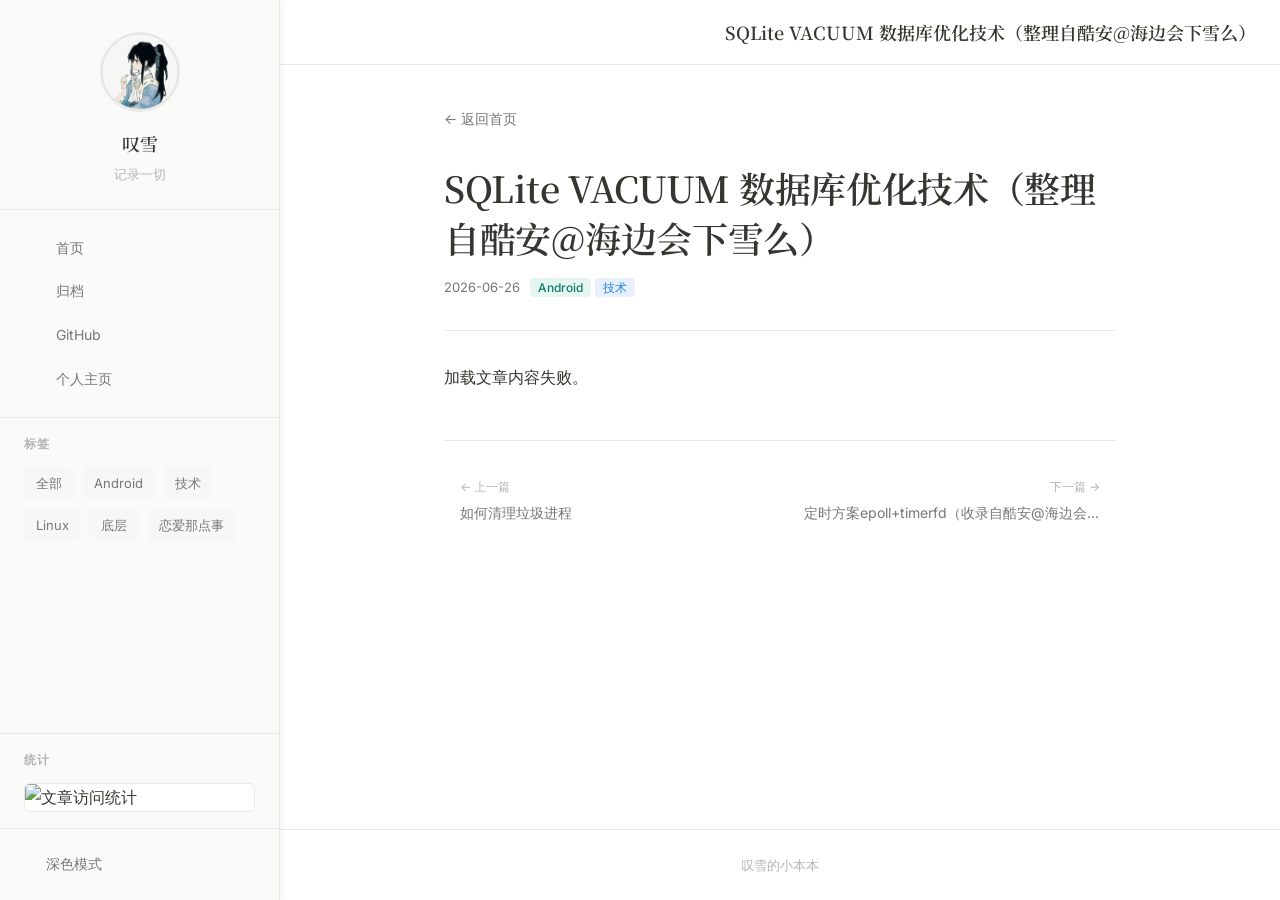
==== p/SQLite VACUUM 数据库优化技术/index.html @ dcf5fcb6 "Blog: static site with encrypted private posts" ====
<!DOCTYPE html>
<html lang="zh-CN">

<head>
    <meta charset="utf-8">
    <meta name="viewport" content="width=device-width, initial-scale=1.0">
    <link rel="icon" type="image/jpeg" href="../../static/logo.jpg">
    <meta name="description" content="详解 SQLite VACUUM 的工作原理、空间回收判断、WAL 注意事项，以及数据库整理的执行策略">
    <title>SQLite VACUUM 数据库优化技术（整理自酷安@海边会下雪么） - 叹雪的小本本</title>
    <meta property="og:site_name" content="叹雪的小本本">
    <meta property="og:type" content="article">
    <meta property="og:title" content="SQLite VACUUM 数据库优化技术（整理自酷安@海边会下雪么）">
    <meta property="og:description" content="详解 SQLite VACUUM 的工作原理、空间回收判断、WAL 注意事项，以及数据库整理的执行策略">
    <meta property="og:image" content="https://tanxue0118.github.io/blog/static/logo.jpg">
    <meta property="article:published_time" content="2026-06-26">
    <link rel="preconnect" href="https://fonts.googleapis.com">
    <link rel="preconnect" href="https://fonts.gstatic.com" crossorigin>
    <link href="https://fonts.googleapis.com/css2?family=Noto+Serif+SC:wght@400;500;600;700&family=Inter:wght@400;500;600&display=swap" rel="stylesheet">
    <link rel="stylesheet" href="https://cdn.jsdelivr.net/npm/remixicon@4.3.0/fonts/remixicon.css">
    <link rel="stylesheet" href="../../static/style.css">
    <link rel="stylesheet" href="https://cdn.jsdelivr.net/gh/highlightjs/cdn-release@11.9.0/build/styles/atom-one-light.min.css" id="hljs-theme">
</head>

<body>
    <!-- 阅读进度条 -->
    <div class="progress-bar" id="progress-bar"></div>

    <!-- 侧边栏 -->
    <aside class="sidebar" id="sidebar">
        <div class="sidebar-inner">
            <div class="sidebar-header">
                <div class="avatar">
                    <img src="../../static/logo.jpg" alt="头像">
                </div>
                <h2 class="sidebar-name">叹雪</h2>
                <p class="sidebar-bio">记录一切</p>
            </div>

            <nav class="sidebar-nav">
                <a href="../../index.html" class="sidebar-link">
                    <i class="ri-home-4-line"></i>
                    <span>首页</span>
                </a>
                <a href="../../archive.html" class="sidebar-link">
                    <i class="ri-archive-line"></i>
                    <span>归档</span>
                </a>
                <a href="https://github.com/tanxue0118" target="_blank" class="sidebar-link">
                    <i class="ri-github-line"></i>
                    <span>GitHub</span>
                </a>
                <a href="https://tanxue.qzz.io/" target="_blank" class="sidebar-link">
                    <i class="ri-links-line"></i>
                    <span>个人主页</span>
                </a>
            </nav>

            <div class="sidebar-tags">
                <h3 class="sidebar-section-title">标签</h3>
                <div class="tag-list" id="page-tag-list"></div>
            </div>

            <div class="sidebar-stats">
                <h3 class="sidebar-section-title">统计</h3>
                <img class="counter-image"
                     src="https://count.getloli.com/@SQLite VACUUM 数据库优化技术?theme=moebooru&darkmode=auto"
                     alt="文章访问统计">
            </div>

            <div class="sidebar-footer">
                <button id="theme-toggle" class="theme-toggle">
                    <i class="ri-moon-line"></i>
                    <span>深色模式</span>
                </button>
            </div>
        </div>
    </aside>

    <!-- 遮罩层 -->
    <div class="overlay" id="overlay"></div>

    <!-- 主内容 -->
    <div class="main-wrapper">
        <header class="topbar">
            <div class="topbar-left">
                <button class="menu-btn" id="menu-btn">
                    <i class="ri-menu-line"></i>
                </button>
                <button class="sidebar-toggle" id="sidebar-toggle" title="收起侧边栏">
                    <i class="ri-side-bar-line"></i>
                </button>
            </div>
            <h1 class="topbar-title">SQLite VACUUM 数据库优化技术（整理自酷安@海边会下雪么）</h1>
            <button class="theme-btn" id="theme-btn">
                <i class="ri-moon-line"></i>
            </button>
        </header>

        <main class="main">
            <div class="container">
                <a href="../../index.html" class="back-link">← 返回首页</a>

                <article class="post-header">
                    <h1 class="post-title">SQLite VACUUM 数据库优化技术（整理自酷安@海边会下雪么）</h1>
                    <div class="post-meta">
                        <time>2026-06-26</time>
                        <span><span class="tag tag-green">Android</span><span class="tag tag-blue">技术</span></span>
                    </div>
                </article>

                <div class="post-content" id="post-content">
                    <p>加载中...</p>
                </div>

                <nav class="post-nav" id="post-nav">
                    <a href="../%E5%A6%82%E4%BD%95%E6%B8%85%E7%90%86%E5%9E%83%E5%9C%BE%E8%BF%9B%E7%A8%8B/" class="post-nav-link prev"><span class="post-nav-label">← 上一篇</span><span class="post-nav-title">如何清理垃圾进程</span></a>
                    <a href="../%E5%AE%9A%E6%97%B6%E6%96%B9%E6%A1%88/" class="post-nav-link next"><span class="post-nav-label">下一篇 →</span><span class="post-nav-title">定时方案epoll+timerfd（收录自酷安@海边会下雪么）</span></a>
                </nav>
            </div>
        </main>

        <footer class="footer">
            <p>叹雪的小本本</p>
        </footer>
    </div>

    <!-- 图片灯箱 -->
    <div class="lightbox" id="lightbox">
        <img id="lightbox-img" alt="">
    </div>

    <script src="https://cdn.jsdelivr.net/npm/marked/marked.min.js"></script>
    <script src="https://cdn.jsdelivr.net/gh/highlightjs/cdn-release@11.9.0/build/highlight.min.js"></script>
    <script src="../../static/script.js"></script>
    <script>
        (function() {
            var contentEl = document.getElementById('post-content');

            // 阅读进度条
            var progressBar = document.getElementById('progress-bar');
            if (progressBar) {
                var ticking = false;
                window.addEventListener('scroll', function() {
                    if (!ticking) {
                        requestAnimationFrame(function() {
                            var h = document.documentElement;
                            var max = h.scrollHeight - h.clientHeight;
                            progressBar.style.transform = 'scaleX(' + (max > 0 ? h.scrollTop / max : 0) + ')';
                            ticking = false;
                        });
                        ticking = true;
                    }
                }, { passive: true });
            }

            // 图片灯箱
            var lightbox = document.getElementById('lightbox');
            var lightboxImg = document.getElementById('lightbox-img');

            function closeLightbox() {
                lightbox.classList.remove('show');
                document.body.style.overflow = '';
            }

            if (lightbox) {
                lightbox.onclick = closeLightbox;
                document.addEventListener('keydown', function(e) {
                    if (e.key === 'Escape' && lightbox.classList.contains('show')) closeLightbox();
                });
            }

            // 加载标签
            fetch('../../posts/data.json')
                .then(function(r) { return r.json(); })
                .then(function(data) {
                    var tagList = document.getElementById('page-tag-list');
                    if (tagList && data.tags) {
                        var html = '';
                        for (var j = 0; j < data.tags.length; j++) {
                            var t = data.tags[j];
                            var href = t === '全部' ? '../../index.html' : '../../index.html?tag=' + encodeURIComponent(t);
                            html += '<a href="' + href + '" class="tag-item">' + t + '</a>';
                        }
                        tagList.innerHTML = html;
                    }
                })
                .catch(function() {});

            // 加载正文
            fetch('../../posts/SQLite VACUUM 数据库优化技术.md')
                .then(function(r) {
                    if (!r.ok) throw new Error('MD HTTP ' + r.status);
                    return r.text();
                })
                .then(function(md) {
                    contentEl.innerHTML = marked.parse(md);
                    var blocks = contentEl.querySelectorAll('pre code');
                    for (var i = 0; i < blocks.length; i++) {
                        hljs.highlightElement(blocks[i]);
                    }

                    // 图片路径修正（md 里的相对路径基于 posts/ 目录）
                    var imgs = contentEl.querySelectorAll('img');
                    for (var j = 0; j < imgs.length; j++) {
                        var src = imgs[j].getAttribute('src');
                        if (src && src.indexOf('http') !== 0 && src.indexOf('/') !== 0) {
                            imgs[j].src = '../../posts/' + src;
                        }
                        imgs[j].setAttribute('loading', 'lazy');
                        imgs[j].onclick = function() {
                            if (!lightbox) return;
                            lightboxImg.src = this.src;
                            lightboxImg.alt = this.alt || '';
                            lightbox.classList.add('show');
                            document.body.style.overflow = 'hidden';
                        };
                    }
                })
                .catch(function(err) {
                    console.error('加载失败:', err);
                    contentEl.innerHTML = '<p>加载文章内容失败。</p>';
                });
        })();
    </script>
</body>

</html>
---- static/style.css ----
/* ═══════════════════════════════════════════════════════════════
   侧边栏博客设计
   ═══════════════════════════════════════════════════════════════ */

:root {
    color-scheme: light;
    --bg: #ffffff;
    --bg-soft: #f7f7f5;
    --sidebar-bg: #fafaf8;
    --text: #37352f;
    --text-secondary: #787774;
    --text-muted: #b4b4b0;
    --border: #e9e9e7;
    --accent: #2383e2;
    --accent-light: #e8f0fe;
    --green: #0f7b6c;
    --green-light: #e6f5f0;
    --serif: 'Noto Serif SC', Georgia, serif;
    --sans: 'Inter', -apple-system, BlinkMacSystemFont, sans-serif;
    --sidebar-width: 280px;
}

[data-theme="dark"] {
    color-scheme: dark;
    --bg: #191919;
    --bg-soft: #202020;
    --sidebar-bg: #1e1e1e;
    --text: #e8e8e3;
    --text-secondary: #9b9a97;
    --text-muted: #5a5a58;
    --border: #2c2c2c;
    --accent: #529cca;
    --accent-light: #1a3a4c;
    --green: #4dab9a;
    --green-light: #1a3a30;
}

[data-theme="dark"],
[data-theme="dark"] .sidebar {
    scrollbar-color: #777 #1f1f1f;
}

[data-theme="dark"] ::-webkit-scrollbar {
    width: 14px;
    height: 14px;
}

[data-theme="dark"] ::-webkit-scrollbar-track {
    background: #1f1f1f;
}

[data-theme="dark"] ::-webkit-scrollbar-thumb {
    background: #777;
    border: 3px solid #1f1f1f;
    border-radius: 999px;
}

[data-theme="dark"] ::-webkit-scrollbar-thumb:hover {
    background: #8a8a8a;
}

* {
    box-sizing: border-box;
    margin: 0;
    padding: 0;
}

body {
    font-family: var(--sans);
    background: var(--bg);
    color: var(--text);
    line-height: 1.7;
    min-height: 100vh;
    transition: background 0.3s, color 0.3s;
}

a {
    color: inherit;
    text-decoration: none;
}

/* ── 侧边栏 ── */
.sidebar {
    position: fixed;
    top: 0;
    left: 0;
    bottom: 0;
    width: var(--sidebar-width);
    background: var(--sidebar-bg);
    border-right: 1px solid var(--border);
    display: flex;
    flex-direction: column;
    z-index: 100;
    transition: transform 0.3s cubic-bezier(0.4, 0, 0.2, 1), 
                background 0.3s,
                box-shadow 0.3s;
    overflow-y: auto;
    overflow-x: hidden;
    will-change: transform;
}

.sidebar.collapsed {
    transform: translateX(-100%);
    box-shadow: none;
}

.sidebar:not(.collapsed) {
    box-shadow: 2px 0 8px rgba(0, 0, 0, 0.05);
}

.sidebar-inner {
    display: flex;
    flex-direction: column;
    min-height: 100%;
    opacity: 1;
    transition: opacity 0.2s ease 0.1s;
}

.sidebar.collapsed .sidebar-inner {
    opacity: 0;
    transition: opacity 0.15s ease;
}

.sidebar-header {
    padding: 32px 24px 24px;
    text-align: center;
    border-bottom: 1px solid var(--border);
}

.avatar {
    width: 80px;
    height: 80px;
    margin: 0 auto 16px;
    border-radius: 50%;
    overflow: hidden;
    border: 3px solid var(--border);
    transition: border-color 0.3s;
}

.avatar img {
    width: 100%;
    height: 100%;
    object-fit: cover;
}

.sidebar-name {
    font-family: var(--serif);
    font-size: 18px;
    font-weight: 600;
    margin-bottom: 4px;
    color: var(--text);
}

.sidebar-bio {
    font-size: 13px;
    color: var(--text-muted);
}

.sidebar-nav {
    padding: 16px 12px;
    border-bottom: 1px solid var(--border);
}

.sidebar-link {
    display: flex;
    align-items: center;
    gap: 12px;
    padding: 10px 12px;
    border-radius: 8px;
    font-size: 14px;
    color: var(--text-secondary);
    transition: all 0.2s;
}

.sidebar-link:hover {
    background: var(--bg-soft);
    color: var(--text);
}

.sidebar-link.active {
    background: var(--accent-light);
    color: var(--accent);
    font-weight: 500;
}

.sidebar-link i {
    font-size: 18px;
    width: 20px;
    text-align: center;
}

.sidebar-tags {
    padding: 16px 24px;
    border-bottom: 1px solid var(--border);
    flex: 1;
}

.sidebar-stats {
    padding: 16px 24px;
    border-bottom: 1px solid var(--border);
}

.sidebar-section-title {
    font-size: 12px;
    font-weight: 600;
    text-transform: uppercase;
    letter-spacing: 0.5px;
    color: var(--text-muted);
    margin-bottom: 12px;
}

.tag-list {
    display: flex;
    flex-wrap: wrap;
    gap: 8px;
}

.tag-item {
    font-size: 13px;
    padding: 6px 12px;
    border-radius: 6px;
    background: var(--bg-soft);
    color: var(--text-secondary);
    transition: all 0.2s;
}

.tag-item:hover {
    background: var(--border);
    color: var(--text);
}

.tag-item.active {
    background: var(--accent);
    color: #fff;
}

.counter-image {
    display: block;
    max-width: 100%;
    height: auto;
    border-radius: 6px;
    border: 1px solid var(--border);
    background: var(--bg);
}

.sidebar-footer {
    padding: 16px 24px;
    margin-top: auto;
}

.theme-toggle {
    display: flex;
    align-items: center;
    gap: 10px;
    width: 100%;
    padding: 10px 12px;
    border: none;
    background: none;
    border-radius: 8px;
    font-size: 14px;
    color: var(--text-secondary);
    cursor: pointer;
    transition: all 0.2s;
    font-family: inherit;
}

.theme-toggle:hover {
    background: var(--bg-soft);
    color: var(--text);
}

.theme-toggle i {
    font-size: 18px;
}

/* ── 遮罩层 ── */
.overlay {
    display: none;
    position: fixed;
    inset: 0;
    background: rgba(0, 0, 0, 0.5);
    z-index: 99;
}

.overlay.active {
    display: block;
}

/* ── 主内容包装器 ── */
.main-wrapper {
    margin-left: var(--sidebar-width);
    min-height: 100vh;
    display: flex;
    flex-direction: column;
    transition: margin-left 0.3s ease;
}

body.sidebar-collapsed .main-wrapper {
    margin-left: 0;
}

/* ── 顶部栏 ── */
.topbar {
    position: sticky;
    top: 0;
    display: flex;
    align-items: center;
    justify-content: space-between;
    padding: 12px 24px;
    background: var(--bg);
    border-bottom: 1px solid var(--border);
    z-index: 50;
    transition: background 0.3s;
}

.topbar-left {
    display: flex;
    align-items: center;
    gap: 8px;
}

.menu-btn,
.theme-btn {
    display: none;
    width: 40px;
    height: 40px;
    border: none;
    background: none;
    border-radius: 8px;
    font-size: 20px;
    color: var(--text-secondary);
    cursor: pointer;
    transition: all 0.2s;
    align-items: center;
    justify-content: center;
}

.menu-btn:hover,
.theme-btn:hover {
    background: var(--bg-soft);
    color: var(--text);
}

.sidebar-toggle {
    width: 40px;
    height: 40px;
    border: none;
    background: none;
    border-radius: 8px;
    font-size: 20px;
    color: var(--text-secondary);
    cursor: pointer;
    transition: all 0.2s;
    display: flex;
    align-items: center;
    justify-content: center;
}

.sidebar-toggle:hover {
    background: var(--bg-soft);
    color: var(--text);
}

body.sidebar-collapsed .sidebar-toggle i {
    transform: rotate(180deg);
}

.topbar-title {
    font-family: var(--serif);
    font-size: 18px;
    font-weight: 600;
    color: var(--text);
}

/* ── 主内容 ── */
.main {
    flex: 1;
    padding: 40px 0;
}

.container {
    max-width: 720px;
    margin: 0 auto;
    padding: 0 24px;
}

/* ── 文章列表 ── */
.posts {
    display: flex;
    flex-direction: column;
}

.post {
    padding: 24px 0;
    border-bottom: 1px solid var(--border);
}

.post:first-child {
    padding-top: 0;
}

.post:last-child {
    border-bottom: none;
}

.post-meta {
    display: flex;
    align-items: center;
    gap: 10px;
    margin-bottom: 8px;
    font-size: 13px;
    color: var(--text-secondary);
}

.tag {
    font-size: 12px;
    font-weight: 500;
    padding: 2px 8px;
    border-radius: 4px;
    margin-right: 4px;
}

.tag-blue {
    background: var(--accent-light);
    color: var(--accent);
}

.tag-green {
    background: var(--green-light);
    color: var(--green);
}

.post-title {
    font-family: var(--serif);
    font-size: 22px;
    font-weight: 600;
    line-height: 1.4;
    margin-bottom: 8px;
    letter-spacing: -0.3px;
    color: var(--text);
}

.post-title a {
    transition: color 0.2s;
    color: var(--text);
}

.post-title a:hover {
    color: var(--accent);
}

.post-excerpt {
    color: var(--text-secondary);
    font-size: 15px;
    line-height: 1.6;
}

/* ── 分页 ── */
.pagination {
    display: flex;
    align-items: center;
    justify-content: center;
    gap: 16px;
    margin-top: 48px;
    padding-top: 24px;
    border-top: 1px solid var(--border);
}

.page-btn {
    font-size: 14px;
    color: var(--text-secondary);
    padding: 8px 16px;
    border-radius: 6px;
    transition: all 0.2s;
}

.page-btn:hover:not(.disabled) {
    background: var(--bg-soft);
    color: var(--text);
}

.page-btn.disabled {
    opacity: 0.4;
    cursor: not-allowed;
}

.page-info {
    font-size: 14px;
    color: var(--text-muted);
}

/* ── 底部 ── */
.footer {
    padding: 24px;
    border-top: 1px solid var(--border);
    text-align: center;
    font-size: 13px;
    color: var(--text-muted);
    margin-top: auto;
}

/* ── 文章页 ── */
.back-link {
    display: inline-flex;
    align-items: center;
    gap: 6px;
    font-size: 14px;
    color: var(--text-secondary);
    margin-bottom: 32px;
    transition: color 0.2s;
}

.back-link:hover {
    color: var(--text);
}

.post-header {
    margin-bottom: 32px;
    padding-bottom: 24px;
    border-bottom: 1px solid var(--border);
}

.post-header .post-title {
    font-size: 36px;
    margin-bottom: 12px;
    color: var(--text);
}

.post-content {
    font-size: 16px;
    line-height: 1.8;
    color: var(--text);
}

.post-content h1,
.post-content h2,
.post-content h3,
.post-content h4 {
    font-family: var(--serif);
    margin-top: 2em;
    margin-bottom: 0.75em;
    font-weight: 600;
    line-height: 1.3;
    color: var(--text);
}

.post-content h1 {
    font-size: 28px;
    padding-bottom: 0.5em;
    border-bottom: 1px solid var(--border);
}

.post-content h2 {
    font-size: 24px;
}

.post-content h3 {
    font-size: 20px;
}

.post-content p {
    margin-bottom: 1.25em;
    color: var(--text);
}

.post-content a {
    color: var(--accent);
    text-decoration: underline;
    text-underline-offset: 3px;
    text-decoration-color: rgba(82, 156, 202, 0.3);
    transition: text-decoration-color 0.2s;
}

.post-content a:hover {
    text-decoration-color: var(--accent);
}

.post-content strong {
    color: var(--text);
}

.post-content ul,
.post-content ol {
    margin-bottom: 1.25em;
    padding-left: 1.5em;
}

.post-content li {
    margin-bottom: 0.5em;
    color: var(--text);
}

.post-content blockquote {
    border-left: 3px solid var(--border);
    padding: 0.75em 1.25em;
    margin: 1.5em 0;
    color: var(--text-secondary);
    font-style: italic;
    background: var(--bg-soft);
    border-radius: 0 4px 4px 0;
}

.post-content code {
    font-family: 'SF Mono', 'Fira Code', 'JetBrains Mono', 'Cascadia Code', Consolas, monospace;
    font-size: 0.875em;
    background: var(--bg-soft);
    padding: 0.2em 0.4em;
    border-radius: 4px;
    color: var(--text);
}

/* 代码高亮微调 */
.post-content pre .hljs-keyword,
.post-content pre .hljs-selector-tag,
.post-content pre .hljs-built_in {
    font-weight: 600;
}

.post-content pre .hljs-comment {
    font-style: italic;
}

.post-content pre .hljs-string,
.post-content pre .hljs-attr {
    font-weight: 500;
}

.post-content pre .hljs-function .hljs-title,
.post-content pre .hljs-title.function_ {
    font-weight: 600;
}

.post-content pre {
    background: #fafafa;
    border: 1px solid var(--border);
    border-radius: 8px;
    padding: 1.25em 1.5em;
    overflow-x: auto;
    margin: 1.5em 0;
    line-height: 1.65;
}

.post-content pre code {
    background: none;
    padding: 0;
    font-size: 14px;
    line-height: 1.65;
    font-family: 'SF Mono', 'Fira Code', 'JetBrains Mono', 'Cascadia Code', Consolas, monospace;
    border-radius: 0;
    color: inherit;
}

[data-theme="dark"] .post-content pre {
    background: #282c34;
}

.post-content table {
    width: 100%;
    border-collapse: collapse;
    margin: 1.5em 0;
}

.post-content th,
.post-content td {
    border: 1px solid var(--border);
    padding: 0.75em 1em;
    text-align: left;
    color: var(--text);
}

.post-content th {
    background: var(--bg-soft);
    font-weight: 600;
    color: var(--text);
}

.post-content td {
    color: var(--text);
}

.post-content img {
    max-width: 100%;
    border-radius: 8px;
    margin: 1.5em 0;
    border: 1px solid var(--border);
}

.post-content hr {
    border: none;
    height: 1px;
    background: var(--border);
    margin: 2em 0;
}

.post-content em {
    color: var(--text-secondary);
}

/* ── 搜索 ── */
.search-btn {
    width: 40px;
    height: 40px;
    border: none;
    background: none;
    border-radius: 8px;
    font-size: 20px;
    color: var(--text-secondary);
    cursor: pointer;
    transition: all 0.2s;
    display: flex;
    align-items: center;
    justify-content: center;
}

.search-btn:hover,
.search-btn.active {
    background: var(--bg-soft);
    color: var(--text);
}

.search-bar {
    display: none;
    padding: 12px 24px;
    background: var(--bg);
    border-bottom: 1px solid var(--border);
    transition: background 0.3s;
}

.search-bar.active {
    display: block;
}

.search-input {
    width: 100%;
    max-width: 720px;
    margin: 0 auto;
    display: block;
    padding: 10px 14px;
    border: 1px solid var(--border);
    border-radius: 8px;
    background: var(--bg-soft);
    color: var(--text);
    font-size: 14px;
    font-family: inherit;
    outline: none;
    transition: border-color 0.2s;
}

.search-input:focus {
    border-color: var(--accent);
}

.search-input::placeholder {
    color: var(--text-muted);
}

/* ── 阅读进度条 ── */
.progress-bar {
    position: fixed;
    top: 0;
    left: 0;
    width: 100%;
    height: 3px;
    background: var(--accent);
    transform-origin: left;
    transform: scaleX(0);
    z-index: 300;
    will-change: transform;
}

/* ── 上一篇/下一篇 ── */
.post-nav {
    display: flex;
    justify-content: space-between;
    gap: 16px;
    margin-top: 48px;
    padding-top: 24px;
    border-top: 1px solid var(--border);
}

.post-nav-link {
    flex: 1;
    min-width: 0;
    padding: 12px 16px;
    border-radius: 8px;
    font-size: 14px;
    color: var(--text-secondary);
    transition: all 0.2s;
}

.post-nav-link:hover {
    background: var(--bg-soft);
    color: var(--text);
}

.post-nav-link .post-nav-label {
    display: block;
    font-size: 12px;
    color: var(--text-muted);
    margin-bottom: 4px;
}

.post-nav-link .post-nav-title {
    display: block;
    overflow: hidden;
    text-overflow: ellipsis;
    white-space: nowrap;
}

.post-nav-link.next {
    text-align: right;
}

/* ── 归档页 ── */
.archive-year {
    font-family: var(--serif);
    font-size: 24px;
    font-weight: 600;
    color: var(--text);
    margin: 32px 0 8px;
}

.archive-year:first-child {
    margin-top: 0;
}

.archive-month {
    font-size: 14px;
    font-weight: 600;
    color: var(--text-muted);
    margin: 16px 0 4px;
}

.archive-item {
    display: flex;
    align-items: baseline;
    gap: 12px;
    padding: 6px 0;
}

.archive-date {
    flex-shrink: 0;
    font-size: 13px;
    color: var(--text-muted);
    min-width: 48px;
    font-variant-numeric: tabular-nums;
}

.archive-link {
    font-size: 15px;
    color: var(--text);
    transition: color 0.2s;
    overflow: hidden;
    text-overflow: ellipsis;
    white-space: nowrap;
}

.archive-link:hover {
    color: var(--accent);
}

/* ── 图片灯箱 ── */
.post-content img {
    cursor: zoom-in;
}

.lightbox {
    position: fixed;
    inset: 0;
    z-index: 9999;
    display: flex;
    align-items: center;
    justify-content: center;
    background: rgba(0, 0, 0, 0.85);
    opacity: 0;
    pointer-events: none;
    transition: opacity 0.25s ease;
    cursor: zoom-out;
}

.lightbox.show {
    opacity: 1;
    pointer-events: auto;
}

.lightbox img {
    max-width: 92vw;
    max-height: 92vh;
    border-radius: 8px;
    box-shadow: 0 8px 40px rgba(0, 0, 0, 0.4);
}

/* ── 回到顶部 ── */
.back-top {
    position: fixed;
    right: 24px;
    bottom: 24px;
    width: 44px;
    height: 44px;
    border: 1px solid var(--border);
    border-radius: 50%;
    background: var(--bg);
    color: var(--text-secondary);
    font-size: 20px;
    cursor: pointer;
    z-index: 200;
    opacity: 0;
    pointer-events: none;
    transform: translateY(8px);
    transition: opacity 0.25s, transform 0.25s, background 0.2s, color 0.2s;
    box-shadow: 0 2px 10px rgba(0, 0, 0, 0.08);
}

[data-theme="dark"] .back-top {
    box-shadow: 0 2px 10px rgba(0, 0, 0, 0.4);
}

.back-top.show {
    opacity: 1;
    pointer-events: auto;
    transform: translateY(0);
}

.back-top:hover {
    background: var(--accent);
    border-color: var(--accent);
    color: #fff;
}

/* ── 404 页 ── */
.notfound {
    text-align: center;
    padding: 80px 0;
}

.notfound-code {
    font-family: var(--serif);
    font-size: 72px;
    font-weight: 700;
    color: var(--text-muted);
    line-height: 1;
    margin-bottom: 16px;
}

.notfound-text {
    font-size: 16px;
    color: var(--text-secondary);
    margin-bottom: 32px;
}

.notfound-home {
    display: inline-block;
    padding: 10px 24px;
    border-radius: 8px;
    background: var(--accent);
    color: #fff;
    font-size: 14px;
    transition: opacity 0.2s;
}

.notfound-home:hover {
    opacity: 0.85;
}

/* ── 响应式 ── */
@media (max-width: 768px) {
    .sidebar {
        transform: translateX(-100%);
    }

    .sidebar.active {
        transform: translateX(0);
    }

    .overlay.active {
        display: block;
    }

    .main-wrapper {
        margin-left: 0;
    }

    .menu-btn,
    .theme-btn {
        display: flex;
    }

    .sidebar-toggle {
        display: none;
    }

    .topbar-title {
        font-size: 16px;
    }

    .main {
        padding: 24px 0;
    }

    .post-title {
        font-size: 19px;
    }

    .post-header .post-title {
        font-size: 28px;
    }

    .post-nav {
        flex-direction: column;
    }

    .post-nav-link.next {
        text-align: left;
    }

    .archive-link {
        white-space: normal;
    }

    .notfound {
        padding: 48px 0;
    }

    .notfound-code {
        font-size: 56px;
    }
}
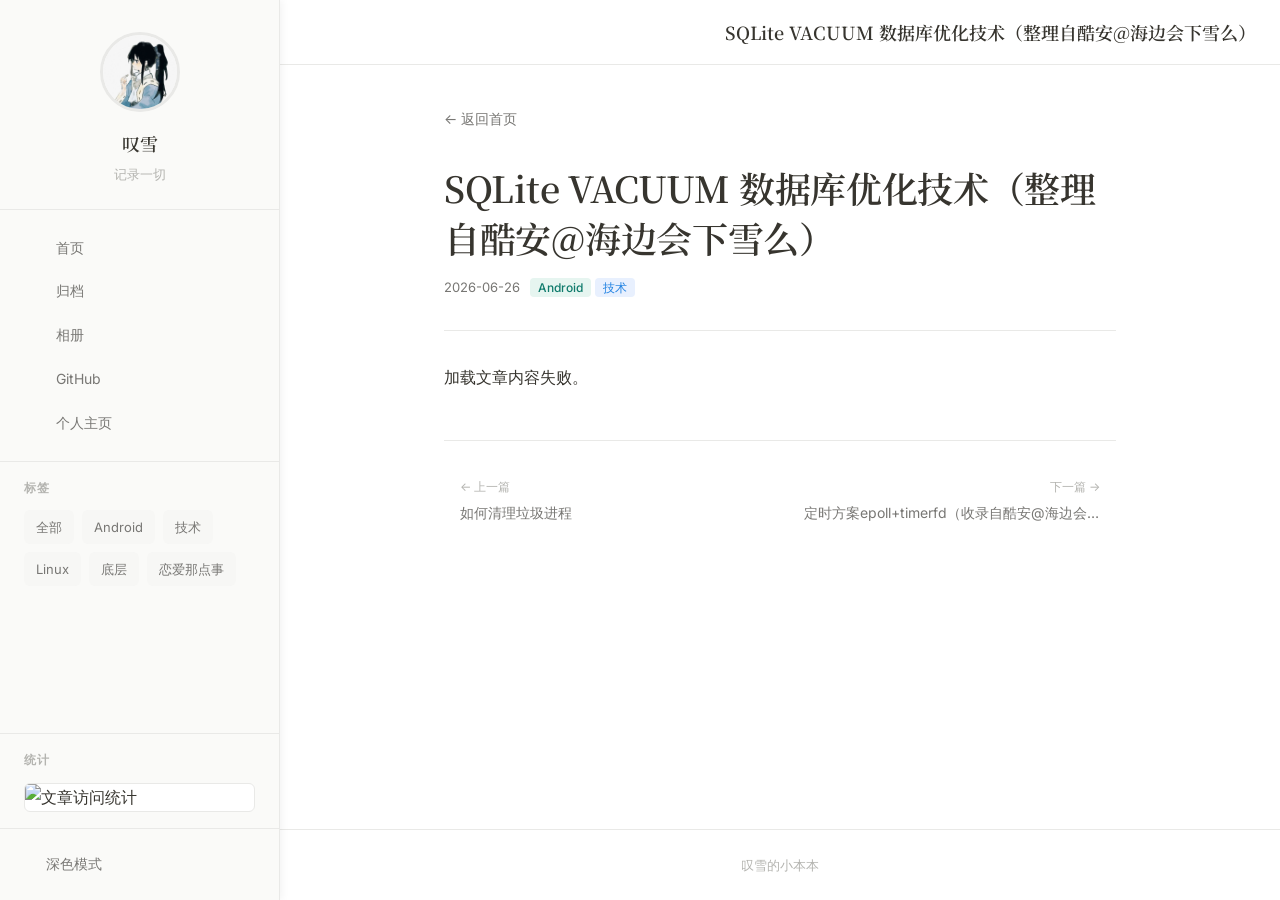
==== commit 6ba0668a: "新增相册页：按日期分组，支持照片组/单图/随笔" ====
--- a/p/SQLite VACUUM 数据库优化技术/index.html
+++ b/p/SQLite VACUUM 数据库优化技术/index.html
@@ -45,6 +45,10 @@
                     <i class="ri-archive-line"></i>
                     <span>归档</span>
                 </a>
+                <a href="../../photos.html" class="sidebar-link">
+                    <i class="ri-image-line"></i>
+                    <span>相册</span>
+                </a>
                 <a href="https://github.com/tanxue0118" target="_blank" class="sidebar-link">
                     <i class="ri-github-line"></i>
                     <span>GitHub</span>
--- a/static/style.css
+++ b/static/style.css
@@ -927,6 +927,221 @@
     color: #fff;
 }
 
+/* ── 相册页 ── */
+.album-tabs {
+    display: flex;
+    flex-wrap: wrap;
+    gap: 8px;
+    margin-bottom: 20px;
+}
+
+.album-tab {
+    padding: 6px 14px;
+    border: 1px solid var(--border);
+    border-radius: 999px;
+    background: var(--bg-soft);
+    color: var(--text-secondary);
+    font-size: 13px;
+    font-family: inherit;
+    cursor: pointer;
+    transition: background 0.2s, color 0.2s, border-color 0.2s;
+}
+
+.album-tab:hover {
+    border-color: var(--accent);
+    color: var(--accent);
+}
+
+.album-tab.active {
+    background: var(--accent);
+    border-color: var(--accent);
+    color: #fff;
+}
+
+/* 日期分区 */
+.day-section {
+    grid-column: 1 / -1;
+    display: flex;
+    flex-direction: column;
+    gap: 18px;
+}
+
+.day-section + .day-section {
+    margin-top: 28px;
+    padding-top: 24px;
+    border-top: 1px solid var(--border);
+}
+
+.day-header {
+    display: flex;
+    align-items: baseline;
+    gap: 12px;
+    flex-wrap: wrap;
+}
+
+.day-date {
+    font-family: var(--serif);
+    font-size: 20px;
+    font-weight: 700;
+    color: var(--text);
+    margin: 0;
+}
+
+.day-meta {
+    display: flex;
+    gap: 14px;
+    flex-wrap: wrap;
+}
+
+.day-meta-item {
+    display: inline-flex;
+    align-items: center;
+    gap: 4px;
+    font-size: 13px;
+    color: var(--text-muted);
+}
+
+.day-meta-item i {
+    font-size: 14px;
+}
+
+.photo-grid {
+    display: grid;
+    grid-template-columns: 1fr;
+    gap: 0;
+}
+
+/* 相册里的文字随笔（无卡片，融入照片之间的旁白） */
+.text-card {
+    position: relative;
+    padding: 32px 24px;
+    text-align: center;
+}
+
+.text-card::before {
+    content: '';
+    display: block;
+    width: 36px;
+    height: 1px;
+    margin: 0 auto 18px;
+    background: var(--border);
+}
+
+.text-card-body {
+    font-family: var(--serif);
+    font-size: 15px;
+    line-height: 2.2;
+    letter-spacing: 0.5px;
+    color: var(--text-secondary);
+    margin: 0 auto;
+    max-width: 560px;
+}
+
+/* 一组照片 / 单张照片（无卡片壳，内容直连） */
+.photo-group,
+.photo-single {
+    padding: 0;
+}
+
+.photo-group-head {
+    display: flex;
+    align-items: baseline;
+    gap: 14px;
+    flex-wrap: wrap;
+    margin-bottom: 10px;
+}
+
+.photo-group-title {
+    font-family: var(--serif);
+    font-size: 16px;
+    font-weight: 600;
+    color: var(--text);
+    margin: 0;
+}
+
+.photo-group-text {
+    font-size: 14px;
+    line-height: 1.9;
+    color: var(--text-secondary);
+    margin: 0 0 14px;
+    max-width: 640px;
+}
+
+.photo-group-grid {
+    display: grid;
+    grid-template-columns: repeat(3, 1fr);
+    gap: 8px;
+}
+
+.photo-group-item {
+    position: relative;
+    aspect-ratio: 1 / 1;
+    border-radius: 8px;
+    overflow: hidden;
+    background: var(--border);
+    cursor: zoom-in;
+    transition: transform 0.2s ease;
+}
+
+.photo-group-item:hover {
+    transform: scale(1.02);
+}
+
+.photo-group-item img {
+    width: 100%;
+    height: 100%;
+    object-fit: cover;
+    display: block;
+}
+
+/* 单张照片：完整展示不裁切 */
+.photo-single-img {
+    border-radius: 8px;
+    overflow: hidden;
+    background: var(--border);
+    cursor: zoom-in;
+}
+
+.photo-single-img img {
+    width: 100%;
+    display: block;
+}
+
+.photo-empty {
+    text-align: center;
+    color: var(--text-muted);
+    padding: 60px 0;
+    font-size: 14px;
+}
+
+/* 相册灯箱扩展（左右切换） */
+.lightbox-prev,
+.lightbox-next {
+    position: absolute;
+    top: 50%;
+    transform: translateY(-50%);
+    width: 44px;
+    height: 44px;
+    border: none;
+    border-radius: 50%;
+    background: rgba(255, 255, 255, 0.12);
+    color: #fff;
+    font-size: 24px;
+    cursor: pointer;
+    display: flex;
+    align-items: center;
+    justify-content: center;
+    transition: background 0.2s;
+}
+
+.lightbox-prev:hover,
+.lightbox-next:hover {
+    background: rgba(255, 255, 255, 0.28);
+}
+
+.lightbox-prev { left: 20px; }
+.lightbox-next { right: 20px; }
+
 /* ── 404 页 ── */
 .notfound {
     text-align: center;
@@ -1017,6 +1232,20 @@
         white-space: normal;
     }
 
+    .photo-group-grid {
+        grid-template-columns: repeat(2, 1fr);
+    }
+
+    .lightbox-prev { left: 8px; }
+    .lightbox-next { right: 8px; }
+
+    .lightbox-prev,
+    .lightbox-next {
+        width: 38px;
+        height: 38px;
+        font-size: 20px;
+    }
+
     .notfound {
         padding: 48px 0;
     }
